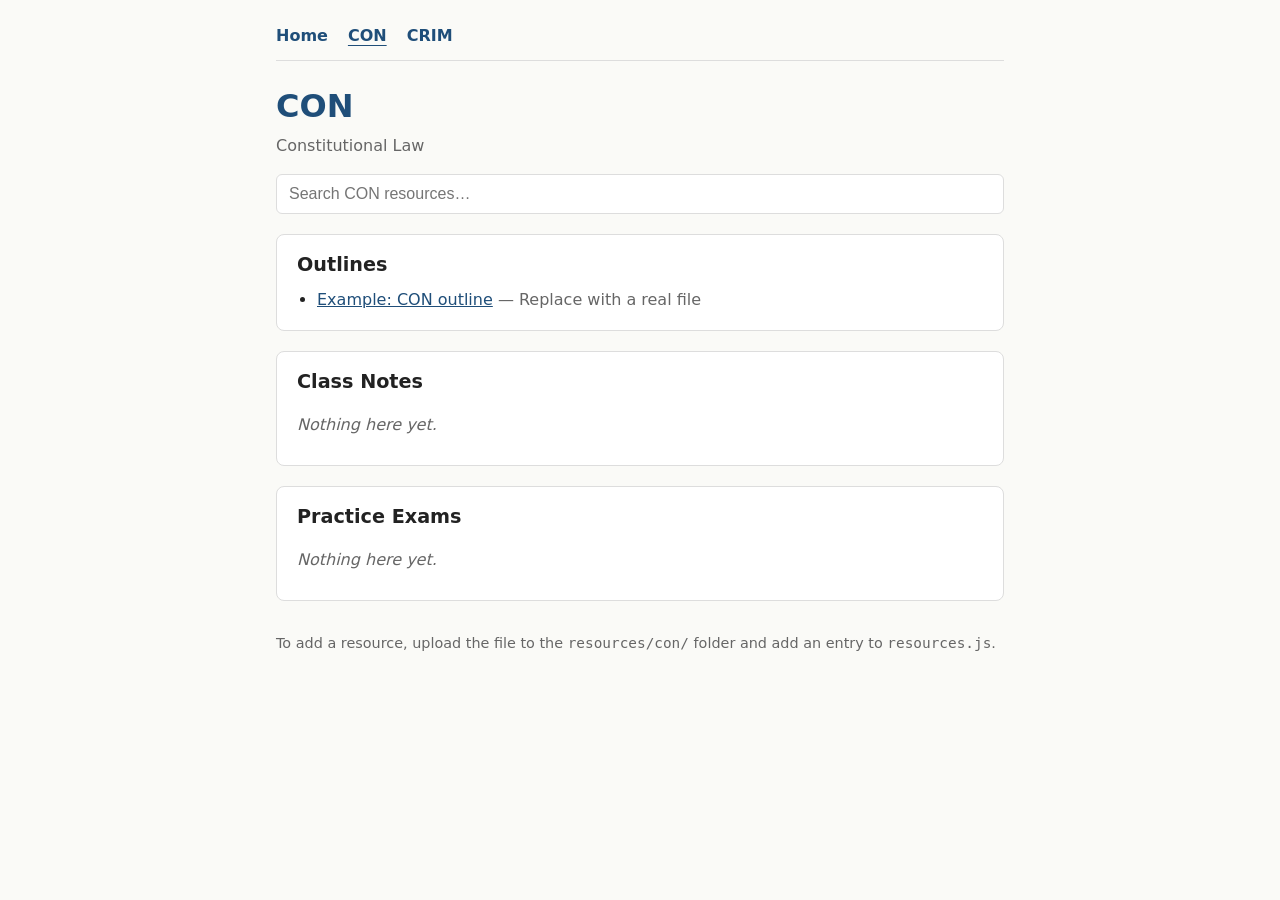
==== con.html @ 3263e6cb "Split site into CON and CRIM pages Home page now links to separate Constitutional Law (con.html) and" ====
<!doctype html>
<html lang="en">
<head>
  <meta charset="utf-8">
  <meta name="viewport" content="width=device-width, initial-scale=1">
  <title>CON – Study Resources</title>
  <link rel="stylesheet" href="style.css">
</head>
<body data-subject="con">
  <nav>
    <a href="index.html">Home</a>
    <a href="con.html">CON</a>
    <a href="crim.html">CRIM</a>
  </nav>

  <header>
    <h1>CON</h1>
    <p>Constitutional Law</p>
    <input id="search" type="search" placeholder="Search CON resources…" aria-label="Search resources">
  </header>

  <main id="sections">
    <noscript><p>Please enable JavaScript to see the resource list.</p></noscript>
  </main>

  <footer>
    <p>To add a resource, upload the file to the <code>resources/con/</code> folder and add an entry to <code>resources.js</code>.</p>
  </footer>

  <script src="resources.js"></script>
  <script src="app.js"></script>
</body>
</html>
---- style.css ----
:root {
  --bg: #fafaf7;
  --text: #222;
  --muted: #666;
  --accent: #1f4e79;
  --card: #fff;
  --border: #ddd;
}

@media (prefers-color-scheme: dark) {
  :root {
    --bg: #1a1a1a;
    --text: #eee;
    --muted: #aaa;
    --accent: #7fb3e6;
    --card: #242424;
    --border: #3a3a3a;
  }
}

* { box-sizing: border-box; }

body {
  margin: 0 auto;
  max-width: 760px;
  padding: 24px 16px;
  font-family: system-ui, -apple-system, "Segoe UI", sans-serif;
  line-height: 1.5;
  background: var(--bg);
  color: var(--text);
}

h1 { margin-bottom: 4px; color: var(--accent); }
header p { margin-top: 0; color: var(--muted); }

#search {
  width: 100%;
  padding: 10px 12px;
  font-size: 1rem;
  border: 1px solid var(--border);
  border-radius: 6px;
  background: var(--card);
  color: var(--text);
}

section {
  margin: 20px 0;
  padding: 12px 20px;
  background: var(--card);
  border: 1px solid var(--border);
  border-radius: 8px;
}

h2 { margin: 4px 0 8px; font-size: 1.2rem; }
ul { margin: 0; padding-left: 20px; }
li { margin: 6px 0; }
a { color: var(--accent); }
.note, .empty { color: var(--muted); }
.empty { font-style: italic; }

footer {
  margin-top: 32px;
  font-size: 0.9rem;
  color: var(--muted);
}

nav {
  display: flex;
  gap: 20px;
  padding-bottom: 12px;
  margin-bottom: 8px;
  border-bottom: 1px solid var(--border);
}
nav a { text-decoration: none; font-weight: 600; }
nav a[aria-current="page"] { text-decoration: underline; text-underline-offset: 4px; }

.subjects {
  display: grid;
  grid-template-columns: repeat(auto-fit, minmax(220px, 1fr));
  gap: 16px;
  margin-top: 24px;
}
.subject {
  display: block;
  padding: 32px 24px;
  background: var(--card);
  border: 1px solid var(--border);
  border-radius: 8px;
  text-decoration: none;
  text-align: center;
}
.subject:hover { border-color: var(--accent); }
.subject .code { display: block; font-size: 2rem; font-weight: 700; color: var(--accent); }
.subject .name { color: var(--muted); }
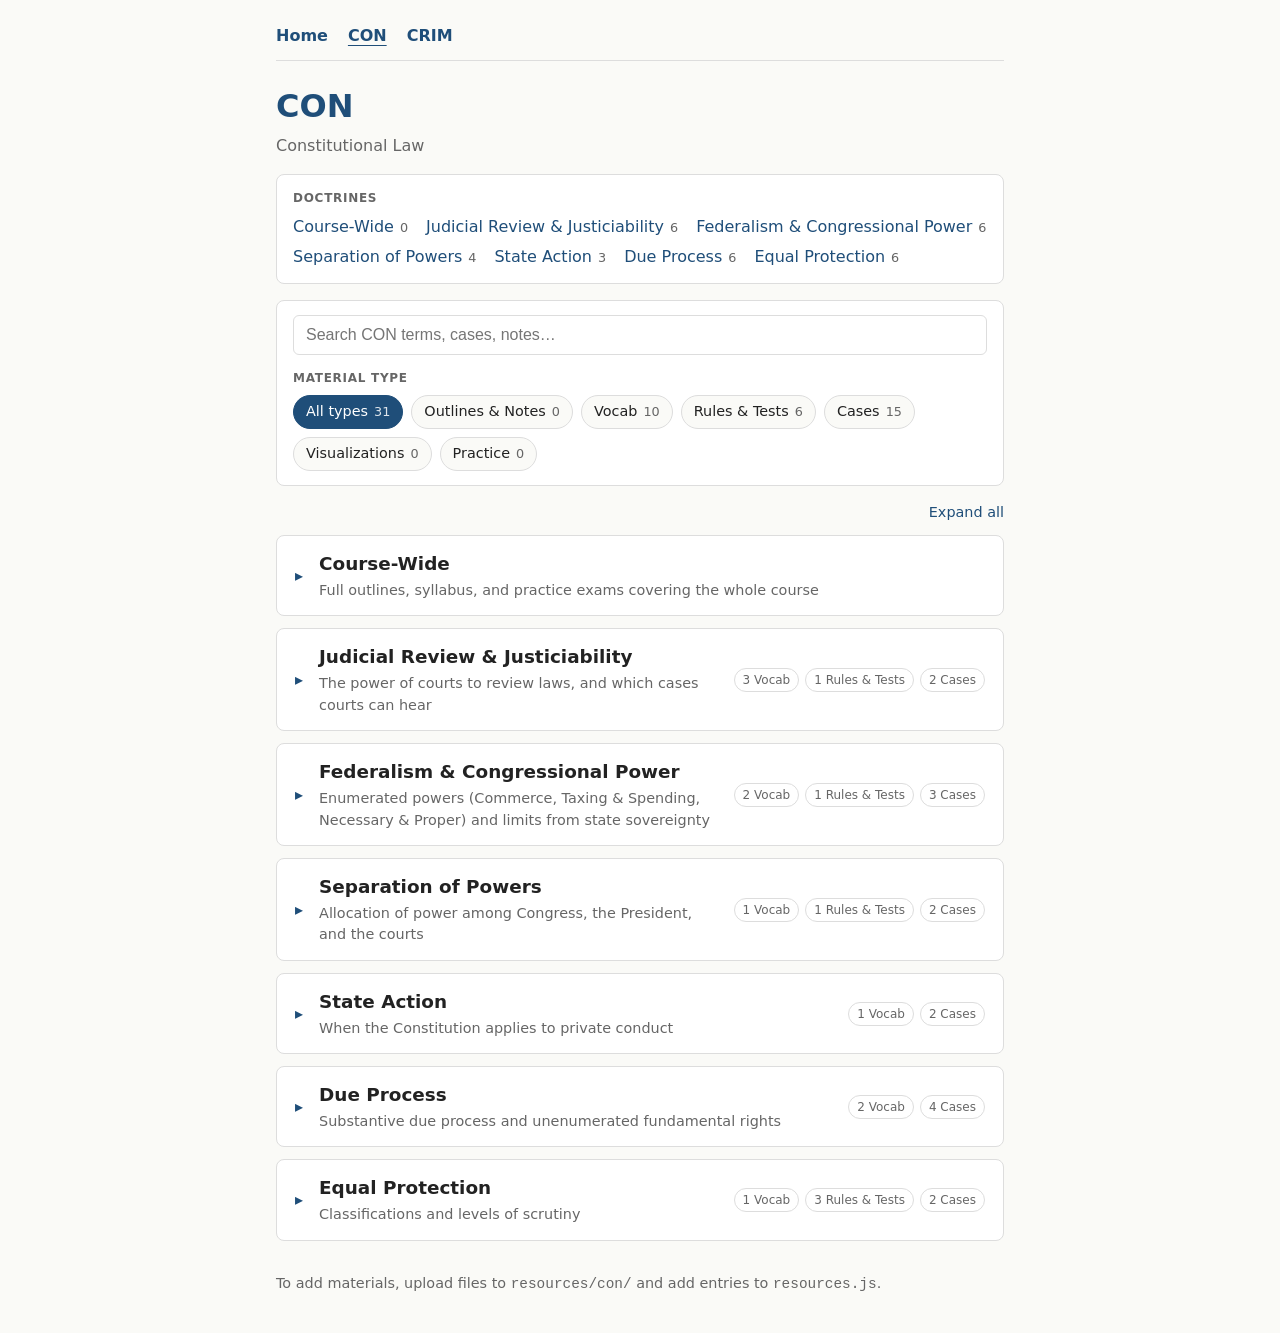
==== commit 520f24ae: "Organize subject pages into doctrine modules grouped by material type Each CON and CRIM page is now " ====
--- a/con.html
+++ b/con.html
@@ -16,15 +16,29 @@
   <header>
     <h1>CON</h1>
     <p>Constitutional Law</p>
-    <input id="search" type="search" placeholder="Search CON resources…" aria-label="Search resources">
   </header>
 
-  <main id="sections">
-    <noscript><p>Please enable JavaScript to see the resource list.</p></noscript>
+  <section class="panel" aria-labelledby="toc-heading">
+    <h2 id="toc-heading" class="label">Doctrines</h2>
+    <ul id="toc" class="toc"></ul>
+  </section>
+
+  <section class="panel controls" aria-label="Filters">
+    <input id="search" type="search" placeholder="Search CON terms, cases, notes…" aria-label="Search materials">
+    <h2 class="label">Material type</h2>
+    <div id="type-filter" class="chips"></div>
+  </section>
+
+  <div class="toolbar">
+    <button id="toggle-all" type="button" class="link-button">Expand all</button>
+  </div>
+
+  <main id="modules">
+    <noscript><p>Please enable JavaScript to see the materials.</p></noscript>
   </main>
 
   <footer>
-    <p>To add a resource, upload the file to the <code>resources/con/</code> folder and add an entry to <code>resources.js</code>.</p>
+    <p>To add materials, upload files to <code>resources/con/</code> and add entries to <code>resources.js</code>.</p>
   </footer>
 
   <script src="resources.js"></script>
--- a/style.css
+++ b/style.css
@@ -43,15 +43,6 @@
   color: var(--text);
 }
 
-section {
-  margin: 20px 0;
-  padding: 12px 20px;
-  background: var(--card);
-  border: 1px solid var(--border);
-  border-radius: 8px;
-}
-
-h2 { margin: 4px 0 8px; font-size: 1.2rem; }
 ul { margin: 0; padding-left: 20px; }
 li { margin: 6px 0; }
 a { color: var(--accent); }
@@ -92,3 +83,144 @@
 .subject:hover { border-color: var(--accent); }
 .subject .code { display: block; font-size: 2rem; font-weight: 700; color: var(--accent); }
 .subject .name { color: var(--muted); }
+
+/* ---------- Subject pages ---------- */
+
+.panel {
+  margin: 16px 0;
+  padding: 14px 16px;
+  background: var(--card);
+  border: 1px solid var(--border);
+  border-radius: 8px;
+}
+
+.label {
+  margin: 0 0 8px;
+  font-size: 0.75rem;
+  font-weight: 700;
+  letter-spacing: 0.06em;
+  text-transform: uppercase;
+  color: var(--muted);
+}
+
+.toc {
+  display: flex;
+  flex-wrap: wrap;
+  gap: 6px 18px;
+  margin: 0;
+  padding: 0;
+  list-style: none;
+}
+.toc li { margin: 0; }
+.toc a { text-decoration: none; }
+.toc a:hover { text-decoration: underline; }
+
+.count {
+  margin-left: 6px;
+  font-size: 0.8rem;
+  color: var(--muted);
+}
+
+.controls #search { margin-bottom: 14px; }
+
+.chips { display: flex; flex-wrap: wrap; gap: 8px; }
+.chip {
+  padding: 5px 12px;
+  font: inherit;
+  font-size: 0.9rem;
+  color: var(--text);
+  background: var(--bg);
+  border: 1px solid var(--border);
+  border-radius: 999px;
+  cursor: pointer;
+}
+.chip:hover { border-color: var(--accent); }
+.chip[aria-pressed="true"] {
+  color: var(--card);
+  background: var(--accent);
+  border-color: var(--accent);
+}
+.chip[aria-pressed="true"] .count { color: inherit; opacity: 0.85; }
+
+.toolbar { display: flex; justify-content: flex-end; }
+.link-button {
+  padding: 0;
+  font: inherit;
+  font-size: 0.9rem;
+  color: var(--accent);
+  background: none;
+  border: none;
+  cursor: pointer;
+}
+.link-button:hover { text-decoration: underline; }
+
+.module {
+  margin: 12px 0;
+  background: var(--card);
+  border: 1px solid var(--border);
+  border-radius: 8px;
+  scroll-margin-top: 16px;
+}
+.module[open] { border-color: var(--accent); }
+
+.module summary {
+  display: flex;
+  flex-wrap: wrap;
+  align-items: center;
+  justify-content: space-between;
+  gap: 8px 16px;
+  padding: 14px 18px;
+  cursor: pointer;
+  list-style: none;
+}
+.module summary::-webkit-details-marker { display: none; }
+.module summary::before {
+  content: "\25B8";
+  color: var(--accent);
+  transition: transform 0.15s;
+}
+.module[open] summary::before { transform: rotate(90deg); }
+.summary-text { flex: 1 1 260px; }
+.summary-text h2 { margin: 0; font-size: 1.15rem; }
+.summary-text p { margin: 2px 0 0; font-size: 0.9rem; color: var(--muted); }
+
+.badges { display: flex; flex-wrap: wrap; gap: 6px; }
+.badge {
+  padding: 2px 8px;
+  font-size: 0.75rem;
+  color: var(--muted);
+  border: 1px solid var(--border);
+  border-radius: 999px;
+  white-space: nowrap;
+}
+
+.module-body {
+  padding: 4px 18px 16px;
+  border-top: 1px solid var(--border);
+}
+
+.group h3 {
+  margin: 16px 0 6px;
+  font-size: 0.8rem;
+  letter-spacing: 0.06em;
+  text-transform: uppercase;
+  color: var(--accent);
+}
+.group ul { padding-left: 18px; }
+.group li { margin: 5px 0; }
+.title { font-weight: 600; }
+.title.case { font-style: italic; }
+
+.thumb { display: block; margin: 6px 0 10px; }
+.thumb img {
+  max-width: 100%;
+  max-height: 240px;
+  border: 1px solid var(--border);
+  border-radius: 4px;
+}
+
+.missing {
+  margin: 16px 0 0;
+  font-size: 0.85rem;
+  color: var(--muted);
+}
